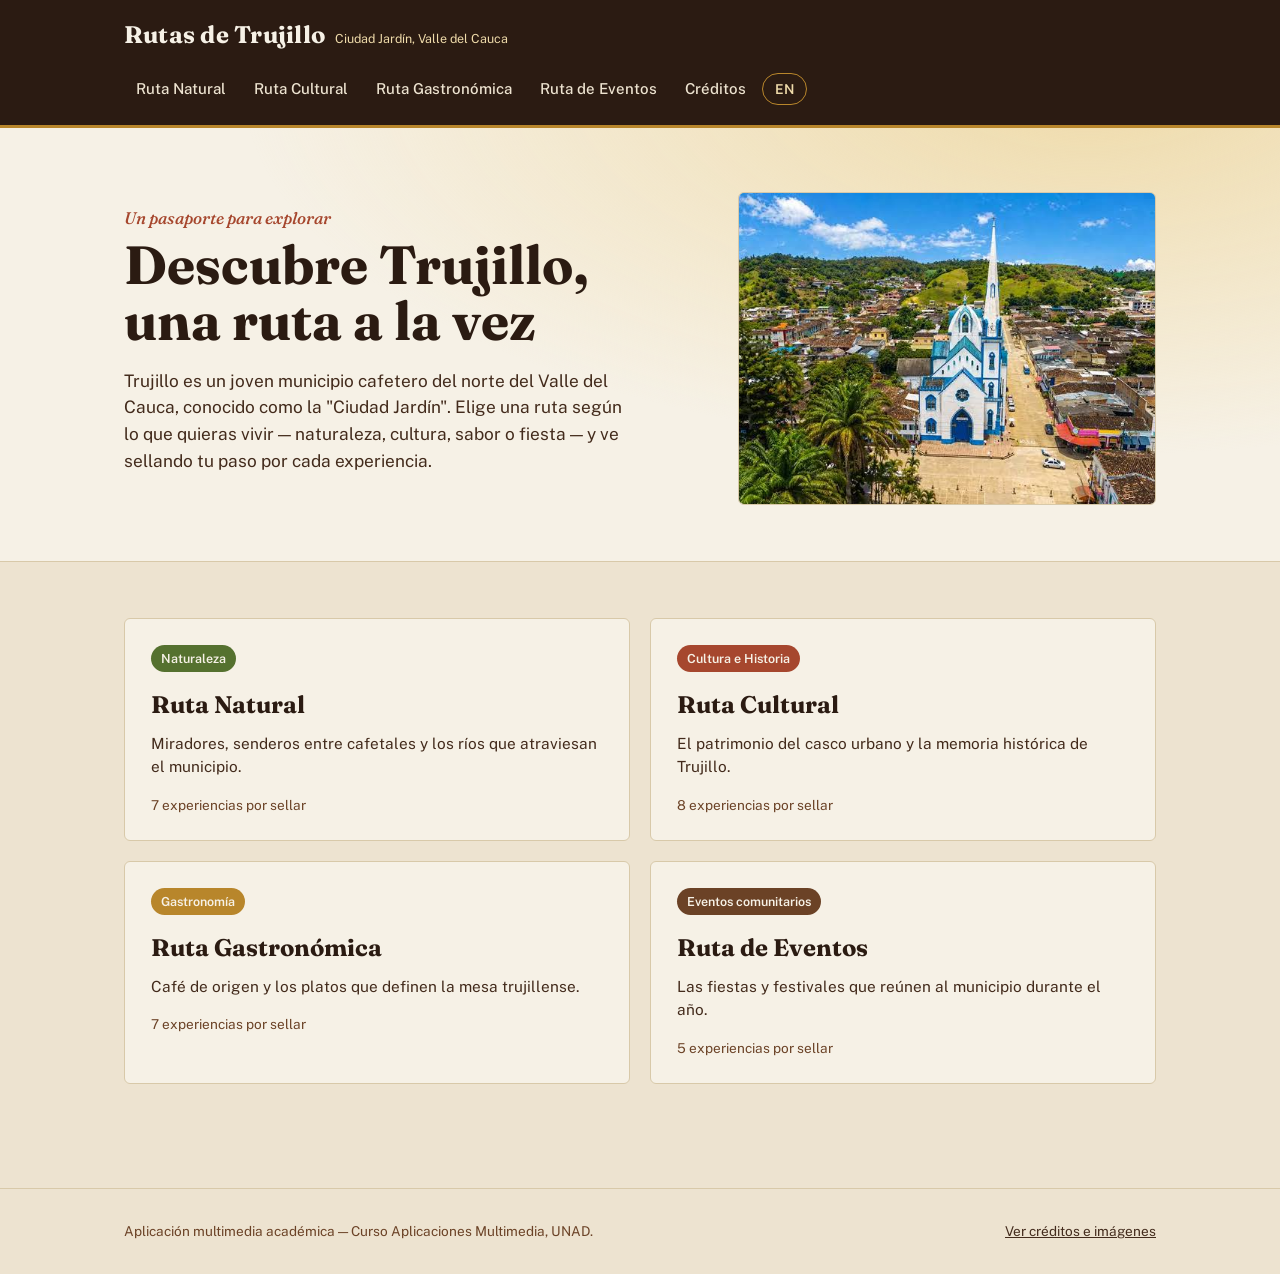
==== index.html @ 692ac56f "Add files via upload" ====
<!DOCTYPE html>
<html lang="es">
<head>
<meta charset="UTF-8">
<meta name="viewport" content="width=device-width, initial-scale=1.0">
<title>Rutas de Trujillo — Guía interactiva de turismo</title>
<meta name="description" content="Explora Trujillo, Valle del Cauca a través de 4 rutas temáticas: naturaleza, cultura, gastronomía y eventos.">
<link rel="stylesheet" href="assets/css/style.css">
</head>
<body>

<header class="site-header">
  <div class="wrap">
    <a class="brand" href="index.html">
      <span class="brand-mark">Rutas de Trujillo</span>
      <span class="brand-sub" data-i18n="brand_sub">Ciudad Jardín, Valle del Cauca</span>
    </a>
    <nav class="main-nav" aria-label="Navegación principal">
      <a href="rutas/natural.html" data-i18n="nav_natural">Ruta Natural</a>
      <a href="rutas/cultural.html" data-i18n="nav_cultural">Ruta Cultural</a>
      <a href="rutas/gastronomica.html" data-i18n="nav_gastronomica">Ruta Gastronómica</a>
      <a href="rutas/eventos.html" data-i18n="nav_eventos">Ruta de Eventos</a>
      <a href="creditos.html" data-i18n="nav_creditos">Créditos</a>
      <button id="lang-toggle" aria-label="Switch language">EN</button>
    </nav>
  </div>
</header>

<section class="hero">
  <div class="wrap">
    <div>
      <p class="hero-eyebrow" data-i18n="hero_eyebrow">Un pasaporte para explorar</p>
      <h1 data-i18n="hero_title">Descubre Trujillo,<br>una ruta a la vez</h1>
      <p class="lead" data-i18n="hero_lead">
        Trujillo es un joven municipio cafetero del norte del Valle del Cauca, conocido
        como la "Ciudad Jardín". Elige una ruta según lo que quieras vivir — naturaleza,
        cultura, sabor o fiesta — y ve sellando tu paso por cada experiencia.
      </p>
    </div>
    <div class="hero-art"><img src="assets/img/home-hero.jfif" alt="Trujillo, Valle del Cauca" loading="lazy" style="width:100%;height:100%;object-fit:cover"></div>
  </div>
</section>

<section class="wrap">
  <div class="routes-grid">

    <a class="route-card natural" href="rutas/natural.html">
      <span class="route-tag" data-i18n="natural_tag">Naturaleza</span>
      <h3 data-i18n="natural_title">Ruta Natural</h3>
      <p data-i18n="natural_desc">Miradores, senderos entre cafetales y los ríos que atraviesan el municipio.</p>
      <span class="route-stamps" data-i18n="natural_stamps">7 experiencias por sellar</span>
    </a>

    <a class="route-card cultural" href="rutas/cultural.html">
      <span class="route-tag" data-i18n="cultural_tag">Cultura e Historia</span>
      <h3 data-i18n="cultural_title">Ruta Cultural</h3>
      <p data-i18n="cultural_desc">El patrimonio del casco urbano y la memoria histórica de Trujillo.</p>
      <span class="route-stamps" data-i18n="cultural_stamps">8 experiencias por sellar</span>
    </a>

    <a class="route-card gastronomica" href="rutas/gastronomica.html">
      <span class="route-tag" data-i18n="gastronomica_tag">Gastronomía</span>
      <h3 data-i18n="gastronomica_title">Ruta Gastronómica</h3>
      <p data-i18n="gastronomica_desc">Café de origen y los platos que definen la mesa trujillense.</p>
      <span class="route-stamps" data-i18n="gastronomica_stamps">7 experiencias por sellar</span>
    </a>

    <a class="route-card eventos" href="rutas/eventos.html">
      <span class="route-tag" data-i18n="eventos_tag">Eventos comunitarios</span>
      <h3 data-i18n="eventos_title">Ruta de Eventos</h3>
      <p data-i18n="eventos_desc">Las fiestas y festivales que reúnen al municipio durante el año.</p>
      <span class="route-stamps" data-i18n="eventos_stamps">5 experiencias por sellar</span>
    </a>

  </div>
</section>

<footer class="site-footer">
  <div class="wrap">
    <span data-i18n="footer_note">Aplicación multimedia académica — Curso Aplicaciones Multimedia, UNAD.</span>
    <a href="creditos.html" data-i18n="footer_credits">Ver créditos e imágenes</a>
  </div>
</footer>

<script>
window.PAGE_I18N = {
  es: {
    brand_sub: "Ciudad Jardín, Valle del Cauca",
    nav_natural: "Ruta Natural",
    nav_cultural: "Ruta Cultural",
    nav_gastronomica: "Ruta Gastronómica",
    nav_eventos: "Ruta de Eventos",
    nav_creditos: "Créditos",
    hero_eyebrow: "Un pasaporte para explorar",
    hero_title: "Descubre Trujillo,<br>una ruta a la vez",
    hero_lead: "Trujillo es un joven municipio cafetero del norte del Valle del Cauca, conocido como la \"Ciudad Jardín\". Elige una ruta según lo que quieras vivir — naturaleza, cultura, sabor o fiesta — y ve sellando tu paso por cada experiencia.",
    natural_tag: "Naturaleza", natural_title: "Ruta Natural",
    natural_desc: "Miradores, senderos entre cafetales y los ríos que atraviesan el municipio.",
    natural_stamps: "7 experiencias por sellar",
    cultural_tag: "Cultura e Historia", cultural_title: "Ruta Cultural",
    cultural_desc: "El patrimonio del casco urbano y la memoria histórica de Trujillo.",
    cultural_stamps: "8 experiencias por sellar",
    gastronomica_tag: "Gastronomía", gastronomica_title: "Ruta Gastronómica",
    gastronomica_desc: "Café de origen y los platos que definen la mesa trujillense.",
    gastronomica_stamps: "7 experiencias por sellar",
    eventos_tag: "Eventos comunitarios", eventos_title: "Ruta de Eventos",
    eventos_desc: "Las fiestas y festivales que reúnen al municipio durante el año.",
    eventos_stamps: "5 experiencias por sellar",
    footer_note: "Aplicación multimedia académica — Curso Aplicaciones Multimedia, UNAD.",
    footer_credits: "Ver créditos e imágenes"
  },
  en: {
    brand_sub: "Garden City, Valle del Cauca",
    nav_natural: "Nature Route",
    nav_cultural: "Culture Route",
    nav_gastronomica: "Food Route",
    nav_eventos: "Events Route",
    nav_creditos: "Credits",
    hero_eyebrow: "A passport to explore",
    hero_title: "Discover Trujillo,<br>one route at a time",
    hero_lead: "Trujillo is a young coffee-growing town in northern Valle del Cauca, known as the \"Garden City.\" Pick a route based on what you want to experience — nature, culture, flavor, or festivity — and stamp your way through each stop.",
    natural_tag: "Nature", natural_title: "Nature Route",
    natural_desc: "Viewpoints, trails through coffee farms, and the rivers that cross the town.",
    natural_stamps: "7 experiences to stamp",
    cultural_tag: "Culture & History", cultural_title: "Culture Route",
    cultural_desc: "The heritage of downtown and Trujillo's historical memory.",
    cultural_stamps: "8 experiences to stamp",
    gastronomica_tag: "Food", gastronomica_title: "Food Route",
    gastronomica_desc: "Origin coffee and the dishes that define the Trujillo table.",
    gastronomica_stamps: "7 experiences to stamp",
    eventos_tag: "Community Events", eventos_title: "Events Route",
    eventos_desc: "The festivals that bring the town together throughout the year.",
    eventos_stamps: "5 experiences to stamp",
    footer_note: "Academic multimedia app — Multimedia Applications course, UNAD.",
    footer_credits: "See credits & images"
  }
};
</script>
<script src="assets/js/i18n.js"></script>
<script src="assets/js/main.js"></script>
</body>
</html>
---- assets/css/style.css ----
/* ===========================================================
   Rutas de Trujillo — sistema de diseño
   Concepto: libreta de viajero / pasaporte de sellos cafetero
   =========================================================== */

@import url('https://fonts.googleapis.com/css2?family=Fraunces:ital,opsz,wght@0,9..144,400;0,9..144,600;0,9..144,700;1,9..144,500&family=Public+Sans:wght@400;500;600;700&display=swap');

:root{
  --coffee-900:#2B1B12;
  --coffee-700:#432B1C;
  --coffee-600:#6B4226;
  --coffee-300:#B99B7E;
  --leaf-600:#55712F;
  --leaf-100:#E3E9D3;
  --gold-500:#B8862B;
  --gold-200:#EFDBAA;
  --clay-500:#A6472E;
  --clay-100:#F1DCD3;
  --cream-100:#EDE3D0;
  --cream-50:#F6F1E6;
  --paper-line:#D8C9A9;

  --font-display:'Fraunces', Georgia, serif;
  --font-body:'Public Sans', -apple-system, system-ui, sans-serif;

  --radius-stamp: 6px;
  --shadow-stamp: 0 1px 0 rgba(43,27,18,0.15);
}

*{box-sizing:border-box}
html{scroll-behavior:smooth}
body{
  margin:0;
  background:var(--cream-100);
  color:var(--coffee-900);
  font-family:var(--font-body);
  line-height:1.55;
  -webkit-font-smoothing:antialiased;
}
img{max-width:100%;display:block}
a{color:inherit}

/* Focus visibility */
a:focus-visible, button:focus-visible, summary:focus-visible{
  outline:2.5px solid var(--gold-500);
  outline-offset:3px;
}

@media (prefers-reduced-motion: reduce){
  *{animation-duration:0.001ms !important; transition-duration:0.001ms !important;}
}

.wrap{max-width:1080px; margin:0 auto; padding:0 24px}

/* ---------- Header / nav ---------- */
.site-header{
  background:var(--coffee-900);
  color:var(--cream-50);
  border-bottom:3px solid var(--gold-500);
}
.site-header .wrap{
  display:flex; align-items:center; justify-content:space-between;
  padding-top:16px; padding-bottom:16px; gap:16px; flex-wrap:wrap;
}
.brand{
  display:flex; align-items:baseline; gap:10px;
  text-decoration:none; color:var(--cream-50);
}
.brand-mark{
  font-family:var(--font-display); font-weight:700; font-size:1.5rem;
  letter-spacing:0.01em;
}
.brand-sub{
  font-size:0.78rem; color:var(--gold-200); font-family:var(--font-body);
}
nav.main-nav{display:flex; align-items:center; gap:4px; flex-wrap:wrap}
nav.main-nav a{
  text-decoration:none; color:var(--cream-100); font-size:0.94rem;
  padding:8px 12px; border-radius:4px; font-weight:500;
}
nav.main-nav a:hover{background:rgba(255,255,255,0.08)}
nav.main-nav a.current{color:var(--gold-500); border-bottom:2px solid var(--gold-500)}

#lang-toggle{
  background:transparent; border:1.5px solid var(--gold-500);
  color:var(--gold-200); font-family:var(--font-body); font-weight:600;
  font-size:0.85rem; padding:7px 12px; border-radius:20px; cursor:pointer;
}
#lang-toggle:hover{background:var(--gold-500); color:var(--coffee-900)}

/* ---------- Hero ---------- */
.hero{
  position:relative;
  padding:64px 0 56px;
  border-bottom:1px solid var(--paper-line);
  background:
    radial-gradient(ellipse at 85% -10%, var(--gold-200) 0%, transparent 55%),
    var(--cream-50);
}
.hero .wrap{display:grid; grid-template-columns:1.15fr 0.85fr; gap:48px; align-items:center}
.hero-eyebrow{
  font-family:var(--font-display); font-style:italic; font-weight:500;
  color:var(--clay-500); font-size:1.05rem; margin:0 0 6px;
}
.hero h1{
  font-family:var(--font-display); font-weight:700;
  font-size:clamp(2.2rem, 4.2vw, 3.4rem); line-height:1.05; margin:0 0 18px;
  color:var(--coffee-900);
}
.hero p.lead{font-size:1.08rem; max-width:46ch; color:var(--coffee-700)}
.hero-art{
  aspect-ratio:4/3; border-radius:var(--radius-stamp);
  border:1px solid var(--paper-line); overflow:hidden;
  display:flex; align-items:center; justify-content:center;
  background:linear-gradient(160deg, var(--leaf-100), var(--gold-200));
}

@media (max-width: 800px){
  .hero .wrap{grid-template-columns:1fr}
  .hero-art{order:-1}
}

/* ---------- Route cards (home) ---------- */
.routes-grid{
  display:grid; grid-template-columns:repeat(2,1fr); gap:20px;
  padding:56px 0 64px;
}
@media (max-width:760px){.routes-grid{grid-template-columns:1fr}}

.route-card{
  display:block; text-decoration:none; color:var(--coffee-900);
  background:var(--cream-50); border:1px solid var(--paper-line);
  border-radius:var(--radius-stamp); padding:26px 26px 22px;
  position:relative; transition:transform .15s ease, border-color .15s ease;
}
.route-card:hover{transform:translateY(-3px); border-color:var(--coffee-600)}
.route-card .route-tag{
  font-family:var(--font-body); font-weight:600; font-size:0.78rem;
  color:var(--cream-50); background:var(--route-color, var(--coffee-600));
  display:inline-block; padding:4px 10px; border-radius:20px; margin-bottom:14px;
}
.route-card h3{
  font-family:var(--font-display); font-size:1.5rem; margin:0 0 8px;
}
.route-card p{margin:0 0 14px; color:var(--coffee-700); font-size:0.96rem}
.route-card .route-stamps{font-size:0.85rem; color:var(--coffee-600)}

.route-card.natural{--route-color:var(--leaf-600)}
.route-card.cultural{--route-color:var(--clay-500)}
.route-card.gastronomica{--route-color:var(--gold-500)}
.route-card.eventos{--route-color:var(--coffee-600)}

/* ---------- Route hub page ---------- */
.route-hero{padding:44px 0 30px; border-bottom:1px solid var(--paper-line)}
.route-hero .route-tag{
  font-weight:600; font-size:0.8rem; color:#fff;
  background:var(--route-color, var(--coffee-600));
  display:inline-block; padding:5px 12px; border-radius:20px; margin-bottom:14px;
}
.route-hero h1{font-family:var(--font-display); font-size:clamp(2rem,4vw,2.8rem); margin:0 0 14px}
.route-hero p{max-width:60ch; color:var(--coffee-700); font-size:1.05rem}

.map-section{padding:36px 0}
.map-section h2{font-family:var(--font-display); font-size:1.5rem; margin:0 0 6px}
.map-section .map-hint{color:var(--coffee-600); font-size:0.92rem; margin:0 0 16px}
#route-map{
  height:380px; border-radius:var(--radius-stamp); border:1px solid var(--paper-line);
}

.subsections{padding:16px 0 60px; display:grid; grid-template-columns:repeat(2,1fr); gap:20px}
@media (max-width:760px){.subsections{grid-template-columns:1fr}}
.sub-card{
  border:1px solid var(--paper-line); border-radius:var(--radius-stamp);
  background:var(--cream-50); padding:24px; text-decoration:none; color:var(--coffee-900);
}
.sub-card h3{font-family:var(--font-display); font-size:1.3rem; margin:0 0 8px}
.sub-card p{margin:0; color:var(--coffee-700); font-size:0.93rem}

/* ---------- Experience cards (subsection page) ---------- */
.experiences{padding:8px 0 40px; display:grid; gap:22px}
.experience-card{
  display:grid; grid-template-columns:220px 1fr; gap:22px;
  border:1px solid var(--paper-line); border-radius:var(--radius-stamp);
  background:var(--cream-50); padding:20px; align-items:start;
}
@media (max-width:700px){.experience-card{grid-template-columns:1fr}}
.experience-card .thumb{
  aspect-ratio:4/3; border-radius:4px; overflow:hidden;
  background:linear-gradient(150deg, var(--leaf-100), var(--gold-200));
  display:flex; align-items:center; justify-content:center;
  font-family:var(--font-display); color:var(--coffee-700); font-style:italic; font-size:0.85rem;
  text-align:center; padding:10px;
}
.experience-card .thumb img{
  width:100%; height:100%; object-fit:cover; display:block;
}
.experience-card h3{font-family:var(--font-display); font-size:1.25rem; margin:0 0 8px}
.experience-card p{margin:0 0 14px; color:var(--coffee-700)}

.stamp-btn{
  display:inline-flex; align-items:center; gap:8px;
  border:1.5px solid var(--gold-500); background:transparent;
  color:var(--coffee-900); font-family:var(--font-body); font-weight:600;
  font-size:0.85rem; padding:8px 14px; border-radius:20px; cursor:pointer;
}
.stamp-btn[data-stamped="true"]{background:var(--gold-500); color:#fff; border-color:var(--gold-500)}
.stamp-btn .stamp-dot{width:8px; height:8px; border-radius:50%; background:var(--gold-500)}
.stamp-btn[data-stamped="true"] .stamp-dot{background:#fff}

/* ---------- Progress / passport bar ---------- */
.passport-bar{
  background:var(--coffee-900); color:var(--cream-50);
  padding:12px 0; font-size:0.88rem;
}
.passport-bar .wrap{display:flex; align-items:center; gap:14px}
.passport-track{
  flex:1; height:8px; background:rgba(255,255,255,0.15); border-radius:6px; overflow:hidden;
}
.passport-fill{height:100%; background:var(--gold-500); width:0%; transition:width .3s ease}

/* ---------- Breadcrumb ---------- */
.crumbs{padding:16px 0 0; font-size:0.85rem; color:var(--coffee-600)}
.crumbs a{text-decoration:none; color:var(--coffee-600)}
.crumbs a:hover{text-decoration:underline}

/* ---------- Footer ---------- */
.site-footer{
  border-top:1px solid var(--paper-line); padding:32px 0; margin-top:40px;
  color:var(--coffee-600); font-size:0.85rem;
}
.site-footer .wrap{display:flex; justify-content:space-between; flex-wrap:wrap; gap:10px}
.site-footer a{color:var(--coffee-700)}

/* ---------- Placeholder / under-construction pages ---------- */
.stub{padding:64px 0; text-align:left}
.stub h1{font-family:var(--font-display); font-size:2.2rem}
.stub p{max-width:56ch; color:var(--coffee-700)}
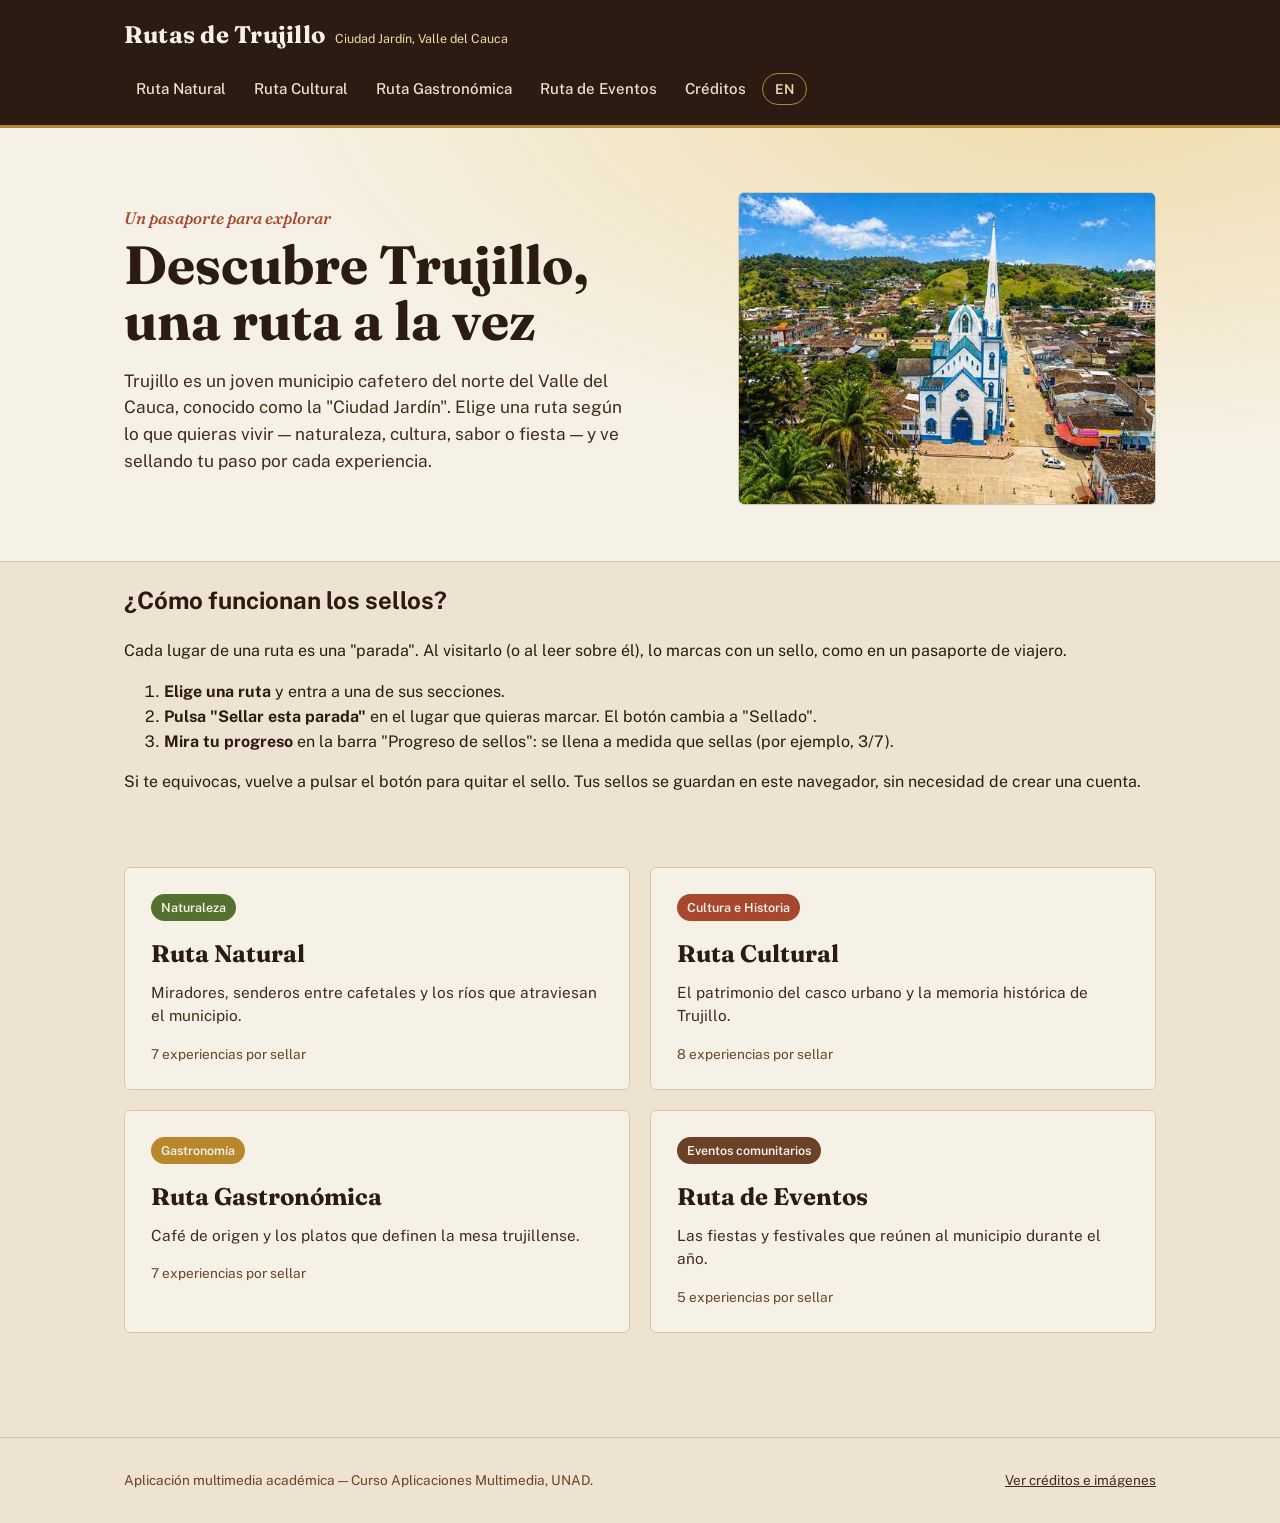
==== commit 5c88fc03: "Add files via upload" ====
--- a/index.html
+++ b/index.html
@@ -39,6 +39,17 @@
     </div>
     <div class="hero-art"><img src="assets/img/home-hero.jfif" alt="Trujillo, Valle del Cauca" loading="lazy" style="width:100%;height:100%;object-fit:cover"></div>
   </div>
+</section>
+
+<section class="wrap how-stamps" id="como-sellos" aria-labelledby="how-title">
+  <h2 id="how-title" data-i18n="how_h">¿Cómo funcionan los sellos?</h2>
+  <p class="how-lead" data-i18n="how_lead">Cada lugar de una ruta es una "parada". Al visitarlo (o al leer sobre él), lo marcas con un sello, como en un pasaporte de viajero.</p>
+  <ol class="how-steps">
+    <li data-i18n="how_s1"><strong>Elige una ruta</strong> y entra a una de sus secciones.</li>
+    <li data-i18n="how_s2"><strong>Pulsa "Sellar esta parada"</strong> en el lugar que quieras marcar. El botón cambia a "Sellado".</li>
+    <li data-i18n="how_s3"><strong>Mira tu progreso</strong> en la barra "Progreso de sellos": se llena a medida que sellas (por ejemplo, 3/7).</li>
+  </ol>
+  <p class="how-note" data-i18n="how_note">Si te equivocas, vuelve a pulsar el botón para quitar el sello. Tus sellos se guardan en este navegador, sin necesidad de crear una cuenta.</p>
 </section>
 
 <section class="wrap">
@@ -86,6 +97,12 @@
 window.PAGE_I18N = {
   es: {
     brand_sub: "Ciudad Jardín, Valle del Cauca",
+    how_h: "¿Cómo funcionan los sellos?",
+    how_lead: "Cada lugar de una ruta es una \"parada\". Al visitarlo (o al leer sobre él), lo marcas con un sello, como en un pasaporte de viajero.",
+    how_s1: "<strong>Elige una ruta</strong> y entra a una de sus secciones.",
+    how_s2: "<strong>Pulsa \"Sellar esta parada\"</strong> en el lugar que quieras marcar. El botón cambia a \"Sellado\".",
+    how_s3: "<strong>Mira tu progreso</strong> en la barra \"Progreso de sellos\": se llena a medida que sellas (por ejemplo, 3/7).",
+    how_note: "Si te equivocas, vuelve a pulsar el botón para quitar el sello. Tus sellos se guardan en este navegador, sin necesidad de crear una cuenta.",
     nav_natural: "Ruta Natural",
     nav_cultural: "Ruta Cultural",
     nav_gastronomica: "Ruta Gastronómica",
@@ -111,6 +128,12 @@
   },
   en: {
     brand_sub: "Garden City, Valle del Cauca",
+    how_h: "How do stamps work?",
+    how_lead: "Every place on a route is a \"stop.\" When you visit it (or read about it), you mark it with a stamp, like in a traveler's passport.",
+    how_s1: "<strong>Pick a route</strong> and open one of its sections.",
+    how_s2: "<strong>Tap \"Stamp this stop\"</strong> on the place you want to mark. The button changes to \"Stamped\".",
+    how_s3: "<strong>Check your progress</strong> in the \"Stamp progress\" bar: it fills up as you stamp (for example, 3/7).",
+    how_note: "If you make a mistake, tap the button again to remove the stamp. Your stamps are saved in this browser, no account needed.",
     nav_natural: "Nature Route",
     nav_cultural: "Culture Route",
     nav_gastronomica: "Food Route",
